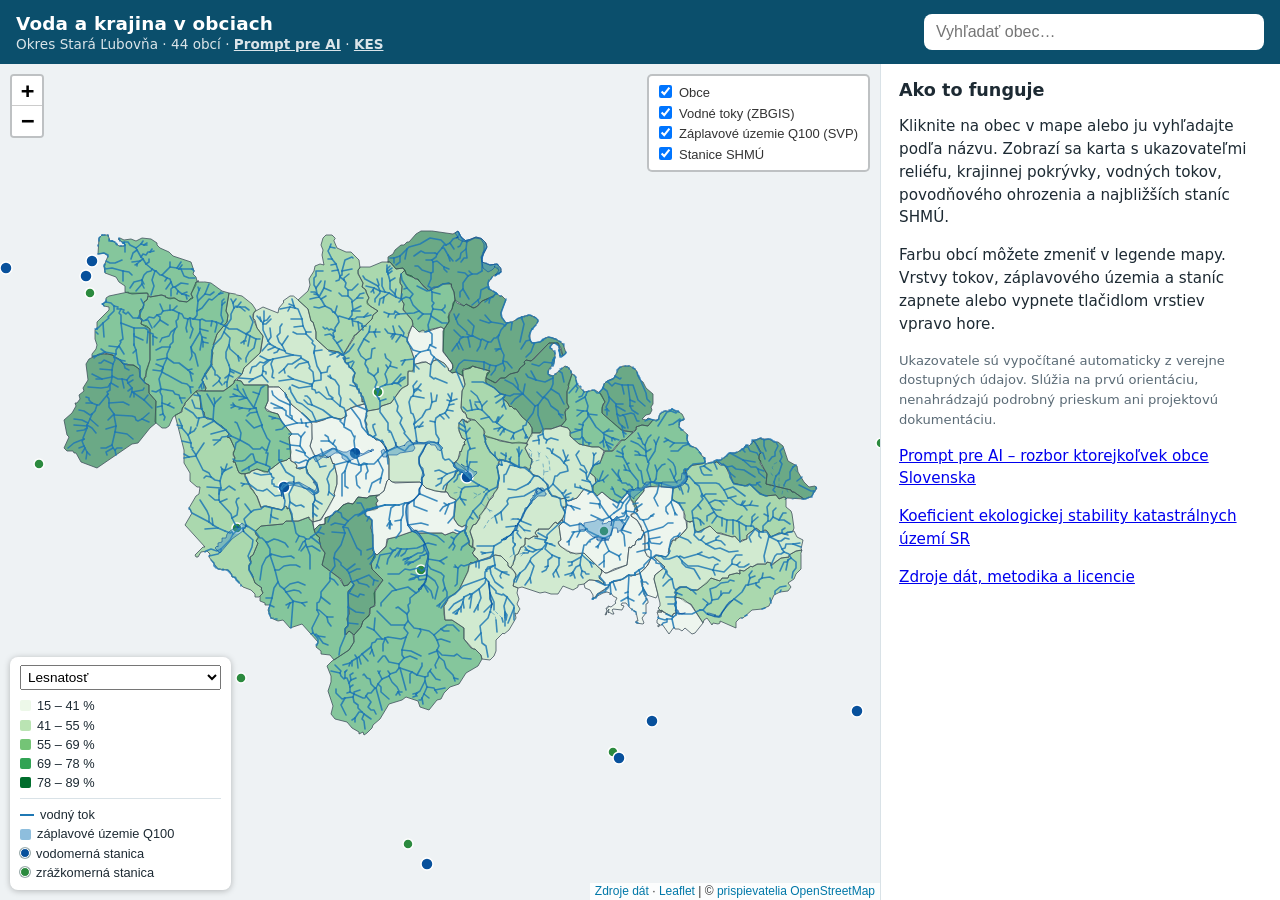
==== docs/index.html @ 3d891b00 "Stranka KES katastralnych uzemi" ====
<!DOCTYPE html>
<html lang="sk">
<head>
  <meta charset="utf-8">
  <meta name="viewport" content="width=device-width, initial-scale=1, viewport-fit=cover">
  <title>Voda a krajina v obciach</title>
  <meta name="description" content="Interaktívna mapa ukazovateľov reliéfu, krajinnej pokrývky, vodných tokov, povodňového ohrozenia a staníc SHMÚ pre obce Slovenska.">
  <meta name="theme-color" content="#0b4f6c">
  <link rel="stylesheet" href="vendor/leaflet/leaflet.css">
  <link rel="stylesheet" href="css/style.css">
</head>
<body>
  <header class="hlavicka">
    <div class="hlavicka__nazov">
      <h1>Voda a krajina v obciach</h1>
      <p><span id="podnadpis">Načítavam…</span> · <a href="prompt.html" class="odkaz-hlavicka">Prompt pre AI</a> · <a href="kes.html" class="odkaz-hlavicka">KES</a></p>
    </div>
    <div class="hladanie" role="search">
      <label for="hladaj" class="skryte">Vyhľadať obec</label>
      <input id="hladaj" type="search" placeholder="Vyhľadať obec…" autocomplete="off"
             role="combobox" aria-autocomplete="list" aria-expanded="false" aria-controls="navrhy">
      <ul id="navrhy" class="hladanie__navrhy" role="listbox" hidden></ul>
    </div>
  </header>

  <main class="obsah">
    <div id="mapa" aria-label="Mapa obcí"></div>

    <aside id="panel" class="panel" aria-live="polite">
      <button id="zavriet" class="panel__zavriet" type="button" aria-label="Zavrieť kartu obce" hidden>×</button>
      <div id="karta">
        <section class="uvod">
          <h2>Ako to funguje</h2>
          <p>Kliknite na obec v mape alebo ju vyhľadajte podľa názvu. Zobrazí sa karta s ukazovateľmi
            reliéfu, krajinnej pokrývky, vodných tokov, povodňového ohrozenia a najbližších staníc SHMÚ.</p>
          <p>Farbu obcí môžete zmeniť v legende mapy. Vrstvy tokov, záplavového územia
            a staníc zapnete alebo vypnete tlačidlom vrstiev vpravo hore.</p>
          <p class="poznamka">Ukazovatele sú vypočítané automaticky z verejne dostupných údajov.
            Slúžia na prvú orientáciu, nenahrádzajú podrobný prieskum ani projektovú dokumentáciu.</p>
          <p><a href="prompt.html">Prompt pre AI – rozbor ktorejkoľvek obce Slovenska</a></p>
          <p><a href="kes.html">Koeficient ekologickej stability katastrálnych území SR</a></p>
          <p><a href="zdroje.html">Zdroje dát, metodika a licencie</a></p>
        </section>
      </div>
    </aside>
  </main>

  <script src="vendor/leaflet/leaflet.js"></script>
  <script src="js/app.js"></script>
</body>
</html>
---- docs/vendor/leaflet/leaflet.css ----
/* required styles */

.leaflet-pane,
.leaflet-tile,
.leaflet-marker-icon,
.leaflet-marker-shadow,
.leaflet-tile-container,
.leaflet-pane > svg,
.leaflet-pane > canvas,
.leaflet-zoom-box,
.leaflet-image-layer,
.leaflet-layer {
	position: absolute;
	left: 0;
	top: 0;
	}
.leaflet-container {
	overflow: hidden;
	}
.leaflet-tile,
.leaflet-marker-icon,
.leaflet-marker-shadow {
	-webkit-user-select: none;
	   -moz-user-select: none;
	        user-select: none;
	  -webkit-user-drag: none;
	}
/* Prevents IE11 from highlighting tiles in blue */
.leaflet-tile::selection {
	background: transparent;
}
/* Safari renders non-retina tile on retina better with this, but Chrome is worse */
.leaflet-safari .leaflet-tile {
	image-rendering: -webkit-optimize-contrast;
	}
/* hack that prevents hw layers "stretching" when loading new tiles */
.leaflet-safari .leaflet-tile-container {
	width: 1600px;
	height: 1600px;
	-webkit-transform-origin: 0 0;
	}
.leaflet-marker-icon,
.leaflet-marker-shadow {
	display: block;
	}
/* .leaflet-container svg: reset svg max-width decleration shipped in Joomla! (joomla.org) 3.x */
/* .leaflet-container img: map is broken in FF if you have max-width: 100% on tiles */
.leaflet-container .leaflet-overlay-pane svg {
	max-width: none !important;
	max-height: none !important;
	}
.leaflet-container .leaflet-marker-pane img,
.leaflet-container .leaflet-shadow-pane img,
.leaflet-container .leaflet-tile-pane img,
.leaflet-container img.leaflet-image-layer,
.leaflet-container .leaflet-tile {
	max-width: none !important;
	max-height: none !important;
	width: auto;
	padding: 0;
	}

.leaflet-container img.leaflet-tile {
	/* See: https://bugs.chromium.org/p/chromium/issues/detail?id=600120 */
	mix-blend-mode: plus-lighter;
}

.leaflet-container.leaflet-touch-zoom {
	-ms-touch-action: pan-x pan-y;
	touch-action: pan-x pan-y;
	}
.leaflet-container.leaflet-touch-drag {
	-ms-touch-action: pinch-zoom;
	/* Fallback for FF which doesn't support pinch-zoom */
	touch-action: none;
	touch-action: pinch-zoom;
}
.leaflet-container.leaflet-touch-drag.leaflet-touch-zoom {
	-ms-touch-action: none;
	touch-action: none;
}
.leaflet-container {
	-webkit-tap-highlight-color: transparent;
}
.leaflet-container a {
	-webkit-tap-highlight-color: rgba(51, 181, 229, 0.4);
}
.leaflet-tile {
	filter: inherit;
	visibility: hidden;
	}
.leaflet-tile-loaded {
	visibility: inherit;
	}
.leaflet-zoom-box {
	width: 0;
	height: 0;
	-moz-box-sizing: border-box;
	     box-sizing: border-box;
	z-index: 800;
	}
/* workaround for https://bugzilla.mozilla.org/show_bug.cgi?id=888319 */
.leaflet-overlay-pane svg {
	-moz-user-select: none;
	}

.leaflet-pane         { z-index: 400; }

.leaflet-tile-pane    { z-index: 200; }
.leaflet-overlay-pane { z-index: 400; }
.leaflet-shadow-pane  { z-index: 500; }
.leaflet-marker-pane  { z-index: 600; }
.leaflet-tooltip-pane   { z-index: 650; }
.leaflet-popup-pane   { z-index: 700; }

.leaflet-map-pane canvas { z-index: 100; }
.leaflet-map-pane svg    { z-index: 200; }

.leaflet-vml-shape {
	width: 1px;
	height: 1px;
	}
.lvml {
	behavior: url(#default#VML);
	display: inline-block;
	position: absolute;
	}


/* control positioning */

.leaflet-control {
	position: relative;
	z-index: 800;
	pointer-events: visiblePainted; /* IE 9-10 doesn't have auto */
	pointer-events: auto;
	}
.leaflet-top,
.leaflet-bottom {
	position: absolute;
	z-index: 1000;
	pointer-events: none;
	}
.leaflet-top {
	top: 0;
	}
.leaflet-right {
	right: 0;
	}
.leaflet-bottom {
	bottom: 0;
	}
.leaflet-left {
	left: 0;
	}
.leaflet-control {
	float: left;
	clear: both;
	}
.leaflet-right .leaflet-control {
	float: right;
	}
.leaflet-top .leaflet-control {
	margin-top: 10px;
	}
.leaflet-bottom .leaflet-control {
	margin-bottom: 10px;
	}
.leaflet-left .leaflet-control {
	margin-left: 10px;
	}
.leaflet-right .leaflet-control {
	margin-right: 10px;
	}


/* zoom and fade animations */

.leaflet-fade-anim .leaflet-popup {
	opacity: 0;
	-webkit-transition: opacity 0.2s linear;
	   -moz-transition: opacity 0.2s linear;
	        transition: opacity 0.2s linear;
	}
.leaflet-fade-anim .leaflet-map-pane .leaflet-popup {
	opacity: 1;
	}
.leaflet-zoom-animated {
	-webkit-transform-origin: 0 0;
	    -ms-transform-origin: 0 0;
	        transform-origin: 0 0;
	}
svg.leaflet-zoom-animated {
	will-change: transform;
}

.leaflet-zoom-anim .leaflet-zoom-animated {
	-webkit-transition: -webkit-transform 0.25s cubic-bezier(0,0,0.25,1);
	   -moz-transition:    -moz-transform 0.25s cubic-bezier(0,0,0.25,1);
	        transition:         transform 0.25s cubic-bezier(0,0,0.25,1);
	}
.leaflet-zoom-anim .leaflet-tile,
.leaflet-pan-anim .leaflet-tile {
	-webkit-transition: none;
	   -moz-transition: none;
	        transition: none;
	}

.leaflet-zoom-anim .leaflet-zoom-hide {
	visibility: hidden;
	}


/* cursors */

.leaflet-interactive {
	cursor: pointer;
	}
.leaflet-grab {
	cursor: -webkit-grab;
	cursor:    -moz-grab;
	cursor:         grab;
	}
.leaflet-crosshair,
.leaflet-crosshair .leaflet-interactive {
	cursor: crosshair;
	}
.leaflet-popup-pane,
.leaflet-control {
	cursor: auto;
	}
.leaflet-dragging .leaflet-grab,
.leaflet-dragging .leaflet-grab .leaflet-interactive,
.leaflet-dragging .leaflet-marker-draggable {
	cursor: move;
	cursor: -webkit-grabbing;
	cursor:    -moz-grabbing;
	cursor:         grabbing;
	}

/* marker & overlays interactivity */
.leaflet-marker-icon,
.leaflet-marker-shadow,
.leaflet-image-layer,
.leaflet-pane > svg path,
.leaflet-tile-container {
	pointer-events: none;
	}

.leaflet-marker-icon.leaflet-interactive,
.leaflet-image-layer.leaflet-interactive,
.leaflet-pane > svg path.leaflet-interactive,
svg.leaflet-image-layer.leaflet-interactive path {
	pointer-events: visiblePainted; /* IE 9-10 doesn't have auto */
	pointer-events: auto;
	}

/* visual tweaks */

.leaflet-container {
	background: #ddd;
	outline-offset: 1px;
	}
.leaflet-container a {
	color: #0078A8;
	}
.leaflet-zoom-box {
	border: 2px dotted #38f;
	background: rgba(255,255,255,0.5);
	}


/* general typography */
.leaflet-container {
	font-family: "Helvetica Neue", Arial, Helvetica, sans-serif;
	font-size: 12px;
	font-size: 0.75rem;
	line-height: 1.5;
	}


/* general toolbar styles */

.leaflet-bar {
	box-shadow: 0 1px 5px rgba(0,0,0,0.65);
	border-radius: 4px;
	}
.leaflet-bar a {
	background-color: #fff;
	border-bottom: 1px solid #ccc;
	width: 26px;
	height: 26px;
	line-height: 26px;
	display: block;
	text-align: center;
	text-decoration: none;
	color: black;
	}
.leaflet-bar a,
.leaflet-control-layers-toggle {
	background-position: 50% 50%;
	background-repeat: no-repeat;
	display: block;
	}
.leaflet-bar a:hover,
.leaflet-bar a:focus {
	background-color: #f4f4f4;
	}
.leaflet-bar a:first-child {
	border-top-left-radius: 4px;
	border-top-right-radius: 4px;
	}
.leaflet-bar a:last-child {
	border-bottom-left-radius: 4px;
	border-bottom-right-radius: 4px;
	border-bottom: none;
	}
.leaflet-bar a.leaflet-disabled {
	cursor: default;
	background-color: #f4f4f4;
	color: #bbb;
	}

.leaflet-touch .leaflet-bar a {
	width: 30px;
	height: 30px;
	line-height: 30px;
	}
.leaflet-touch .leaflet-bar a:first-child {
	border-top-left-radius: 2px;
	border-top-right-radius: 2px;
	}
.leaflet-touch .leaflet-bar a:last-child {
	border-bottom-left-radius: 2px;
	border-bottom-right-radius: 2px;
	}

/* zoom control */

.leaflet-control-zoom-in,
.leaflet-control-zoom-out {
	font: bold 18px 'Lucida Console', Monaco, monospace;
	text-indent: 1px;
	}

.leaflet-touch .leaflet-control-zoom-in, .leaflet-touch .leaflet-control-zoom-out  {
	font-size: 22px;
	}


/* layers control */

.leaflet-control-layers {
	box-shadow: 0 1px 5px rgba(0,0,0,0.4);
	background: #fff;
	border-radius: 5px;
	}
.leaflet-control-layers-toggle {
	background-image: url(images/layers.png);
	width: 36px;
	height: 36px;
	}
.leaflet-retina .leaflet-control-layers-toggle {
	background-image: url(images/layers-2x.png);
	background-size: 26px 26px;
	}
.leaflet-touch .leaflet-control-layers-toggle {
	width: 44px;
	height: 44px;
	}
.leaflet-control-layers .leaflet-control-layers-list,
.leaflet-control-layers-expanded .leaflet-control-layers-toggle {
	display: none;
	}
.leaflet-control-layers-expanded .leaflet-control-layers-list {
	display: block;
	position: relative;
	}
.leaflet-control-layers-expanded {
	padding: 6px 10px 6px 6px;
	color: #333;
	background: #fff;
	}
.leaflet-control-layers-scrollbar {
	overflow-y: scroll;
	overflow-x: hidden;
	padding-right: 5px;
	}
.leaflet-control-layers-selector {
	margin-top: 2px;
	position: relative;
	top: 1px;
	}
.leaflet-control-layers label {
	display: block;
	font-size: 13px;
	font-size: 1.08333em;
	}
.leaflet-control-layers-separator {
	height: 0;
	border-top: 1px solid #ddd;
	margin: 5px -10px 5px -6px;
	}

/* Default icon URLs */
.leaflet-default-icon-path { /* used only in path-guessing heuristic, see L.Icon.Default */
	background-image: url(images/marker-icon.png);
	}


/* attribution and scale controls */

.leaflet-container .leaflet-control-attribution {
	background: #fff;
	background: rgba(255, 255, 255, 0.8);
	margin: 0;
	}
.leaflet-control-attribution,
.leaflet-control-scale-line {
	padding: 0 5px;
	color: #333;
	line-height: 1.4;
	}
.leaflet-control-attribution a {
	text-decoration: none;
	}
.leaflet-control-attribution a:hover,
.leaflet-control-attribution a:focus {
	text-decoration: underline;
	}
.leaflet-attribution-flag {
	display: inline !important;
	vertical-align: baseline !important;
	width: 1em;
	height: 0.6669em;
	}
.leaflet-left .leaflet-control-scale {
	margin-left: 5px;
	}
.leaflet-bottom .leaflet-control-scale {
	margin-bottom: 5px;
	}
.leaflet-control-scale-line {
	border: 2px solid #777;
	border-top: none;
	line-height: 1.1;
	padding: 2px 5px 1px;
	white-space: nowrap;
	-moz-box-sizing: border-box;
	     box-sizing: border-box;
	background: rgba(255, 255, 255, 0.8);
	text-shadow: 1px 1px #fff;
	}
.leaflet-control-scale-line:not(:first-child) {
	border-top: 2px solid #777;
	border-bottom: none;
	margin-top: -2px;
	}
.leaflet-control-scale-line:not(:first-child):not(:last-child) {
	border-bottom: 2px solid #777;
	}

.leaflet-touch .leaflet-control-attribution,
.leaflet-touch .leaflet-control-layers,
.leaflet-touch .leaflet-bar {
	box-shadow: none;
	}
.leaflet-touch .leaflet-control-layers,
.leaflet-touch .leaflet-bar {
	border: 2px solid rgba(0,0,0,0.2);
	background-clip: padding-box;
	}


/* popup */

.leaflet-popup {
	position: absolute;
	text-align: center;
	margin-bottom: 20px;
	}
.leaflet-popup-content-wrapper {
	padding: 1px;
	text-align: left;
	border-radius: 12px;
	}
.leaflet-popup-content {
	margin: 13px 24px 13px 20px;
	line-height: 1.3;
	font-size: 13px;
	font-size: 1.08333em;
	min-height: 1px;
	}
.leaflet-popup-content p {
	margin: 17px 0;
	margin: 1.3em 0;
	}
.leaflet-popup-tip-container {
	width: 40px;
	height: 20px;
	position: absolute;
	left: 50%;
	margin-top: -1px;
	margin-left: -20px;
	overflow: hidden;
	pointer-events: none;
	}
.leaflet-popup-tip {
	width: 17px;
	height: 17px;
	padding: 1px;

	margin: -10px auto 0;
	pointer-events: auto;

	-webkit-transform: rotate(45deg);
	   -moz-transform: rotate(45deg);
	    -ms-transform: rotate(45deg);
	        transform: rotate(45deg);
	}
.leaflet-popup-content-wrapper,
.leaflet-popup-tip {
	background: white;
	color: #333;
	box-shadow: 0 3px 14px rgba(0,0,0,0.4);
	}
.leaflet-container a.leaflet-popup-close-button {
	position: absolute;
	top: 0;
	right: 0;
	border: none;
	text-align: center;
	width: 24px;
	height: 24px;
	font: 16px/24px Tahoma, Verdana, sans-serif;
	color: #757575;
	text-decoration: none;
	background: transparent;
	}
.leaflet-container a.leaflet-popup-close-button:hover,
.leaflet-container a.leaflet-popup-close-button:focus {
	color: #585858;
	}
.leaflet-popup-scrolled {
	overflow: auto;
	}

.leaflet-oldie .leaflet-popup-content-wrapper {
	-ms-zoom: 1;
	}
.leaflet-oldie .leaflet-popup-tip {
	width: 24px;
	margin: 0 auto;

	-ms-filter: "progid:DXImageTransform.Microsoft.Matrix(M11=0.70710678, M12=0.70710678, M21=-0.70710678, M22=0.70710678)";
	filter: progid:DXImageTransform.Microsoft.Matrix(M11=0.70710678, M12=0.70710678, M21=-0.70710678, M22=0.70710678);
	}

.leaflet-oldie .leaflet-control-zoom,
.leaflet-oldie .leaflet-control-layers,
.leaflet-oldie .leaflet-popup-content-wrapper,
.leaflet-oldie .leaflet-popup-tip {
	border: 1px solid #999;
	}


/* div icon */

.leaflet-div-icon {
	background: #fff;
	border: 1px solid #666;
	}


/* Tooltip */
/* Base styles for the element that has a tooltip */
.leaflet-tooltip {
	position: absolute;
	padding: 6px;
	background-color: #fff;
	border: 1px solid #fff;
	border-radius: 3px;
	color: #222;
	white-space: nowrap;
	-webkit-user-select: none;
	-moz-user-select: none;
	-ms-user-select: none;
	user-select: none;
	pointer-events: none;
	box-shadow: 0 1px 3px rgba(0,0,0,0.4);
	}
.leaflet-tooltip.leaflet-interactive {
	cursor: pointer;
	pointer-events: auto;
	}
.leaflet-tooltip-top:before,
.leaflet-tooltip-bottom:before,
.leaflet-tooltip-left:before,
.leaflet-tooltip-right:before {
	position: absolute;
	pointer-events: none;
	border: 6px solid transparent;
	background: transparent;
	content: "";
	}

/* Directions */

.leaflet-tooltip-bottom {
	margin-top: 6px;
}
.leaflet-tooltip-top {
	margin-top: -6px;
}
.leaflet-tooltip-bottom:before,
.leaflet-tooltip-top:before {
	left: 50%;
	margin-left: -6px;
	}
.leaflet-tooltip-top:before {
	bottom: 0;
	margin-bottom: -12px;
	border-top-color: #fff;
	}
.leaflet-tooltip-bottom:before {
	top: 0;
	margin-top: -12px;
	margin-left: -6px;
	border-bottom-color: #fff;
	}
.leaflet-tooltip-left {
	margin-left: -6px;
}
.leaflet-tooltip-right {
	margin-left: 6px;
}
.leaflet-tooltip-left:before,
.leaflet-tooltip-right:before {
	top: 50%;
	margin-top: -6px;
	}
.leaflet-tooltip-left:before {
	right: 0;
	margin-right: -12px;
	border-left-color: #fff;
	}
.leaflet-tooltip-right:before {
	left: 0;
	margin-left: -12px;
	border-right-color: #fff;
	}

/* Printing */

@media print {
	/* Prevent printers from removing background-images of controls. */
	.leaflet-control {
		-webkit-print-color-adjust: exact;
		print-color-adjust: exact;
		}
	}
---- docs/css/style.css ----
:root {
  --modra: #0b4f6c;
  --modra-svetla: #e8f1f5;
  --text: #1d2a33;
  --text-tlmeny: #5b6b76;
  --ciara: #d9e2e7;
  --pozadie: #ffffff;
  --les: #2f7d32;
  --trava: #b5cf62;
  --polno: #e8c15a;
  --zast: #c8463d;
  --ost: #9aa5b1;
  --panel-sirka: 400px;
  --hlavicka-vyska: 64px;
  font-family: system-ui, -apple-system, "Segoe UI", Roboto, "Helvetica Neue", Arial, sans-serif;
  color: var(--text);
}

* { box-sizing: border-box; }
html, body { margin: 0; height: 100%; }
body { display: flex; flex-direction: column; background: var(--pozadie); }

.skryte { position: absolute; width: 1px; height: 1px; overflow: hidden; clip: rect(0 0 0 0); }

/* Hlavička */
.hlavicka {
  display: flex; align-items: center; gap: 16px; justify-content: space-between;
  min-height: var(--hlavicka-vyska); padding: 8px 16px;
  background: var(--modra); color: #fff; z-index: 1000;
}
.hlavicka h1 { margin: 0; font-size: 1.15rem; font-weight: 650; letter-spacing: .01em; }
.hlavicka p { margin: 2px 0 0; font-size: .85rem; opacity: .85; }

.hladanie { position: relative; width: min(340px, 45vw); }
.hladanie input {
  width: 100%; padding: 9px 12px; border: 0; border-radius: 8px; font-size: 1rem;
  background: #fff; color: var(--text);
}
.hladanie input:focus { outline: 3px solid #8cc4dc; }
.hladanie__navrhy {
  position: absolute; top: calc(100% + 4px); left: 0; right: 0; margin: 0; padding: 4px 0;
  list-style: none; background: #fff; color: var(--text); border-radius: 8px;
  box-shadow: 0 6px 24px rgba(0,0,0,.18); max-height: 50vh; overflow-y: auto; z-index: 2000;
}
.hladanie__navrhy li { padding: 8px 12px; cursor: pointer; }
.hladanie__navrhy li small { color: var(--text-tlmeny); margin-left: 6px; }
.hladanie__navrhy li[aria-selected="true"], .hladanie__navrhy li:hover { background: var(--modra-svetla); }

/* Mapa a panel */
.obsah { position: relative; flex: 1; display: flex; min-height: 0; }
#mapa { flex: 1; min-height: 0; background: #eef2f4; }
.panel {
  position: relative; width: var(--panel-sirka); overflow-y: auto;
  border-left: 1px solid var(--ciara); background: var(--pozadie); padding: 16px 18px 28px;
}
.panel__zavriet {
  position: absolute; top: 12px; right: 12px; width: 36px; height: 36px;
  border: 0; border-radius: 50%; background: var(--modra-svetla); color: var(--modra);
  font-size: 1.4rem; line-height: 1; cursor: pointer; z-index: 2;
}

/* Karta */
.karta h2 { margin: 0 0 2px; padding-right: 44px; font-size: 1.4rem; }
.uvod h2 { padding-right: 44px; }
.karta .podtitul { margin: 0 0 14px; color: var(--text-tlmeny); font-size: .9rem; }
.karta section { padding: 12px 0; border-top: 1px solid var(--ciara); }
.karta h3 { margin: 0 0 8px; font-size: .78rem; text-transform: uppercase; letter-spacing: .06em; color: var(--modra); }
.cisla { display: grid; grid-template-columns: 1fr 1fr; gap: 8px 14px; margin: 0; }
.cisla div { min-width: 0; }
.cisla dt { font-size: .78rem; color: var(--text-tlmeny); }
.cisla dd { margin: 0; font-size: 1.05rem; font-weight: 600; font-variant-numeric: tabular-nums; }
.cisla dd small { font-weight: 400; color: var(--text-tlmeny); font-size: .8rem; }
.karta p { margin: 6px 0; line-height: 1.45; font-size: .93rem; }
.poznamka { color: var(--text-tlmeny); font-size: .82rem !important; }
.uvod h2 { font-size: 1.1rem; margin-top: 0; }
.uvod p { line-height: 1.5; font-size: .95rem; }

/* Graf: skladaný pruh pokrývky */
.pruh { display: flex; height: 18px; border-radius: 5px; overflow: hidden; margin: 4px 0 8px; background: var(--ciara); }
.pruh span { display: block; height: 100%; }
.legenda-pokryvky { list-style: none; margin: 0; padding: 0; display: grid; grid-template-columns: 1fr; gap: 3px; font-size: .88rem; }
.legenda-pokryvky li { display: flex; align-items: center; gap: 6px; }
.legenda-pokryvky b { margin-left: auto; font-variant-numeric: tabular-nums; }
.stvorcek { display: inline-block; width: 11px; height: 11px; border-radius: 2px; flex: none; }

/* Graf: sklonové triedy */
.stlpce { display: grid; grid-template-columns: repeat(7, 1fr); gap: 4px; align-items: end; height: 92px; margin-top: 6px; }
.stlpce .stlpec { display: flex; flex-direction: column; justify-content: flex-end; align-items: center; height: 100%; }
.stlpce .stlpec i { display: block; width: 100%; background: #3d86a8; border-radius: 3px 3px 0 0; min-height: 1px; }
.stlpce .stlpec span { font-size: .7rem; color: var(--text-tlmeny); font-variant-numeric: tabular-nums; margin-bottom: 2px; }
.stlpce-popisy { display: grid; grid-template-columns: repeat(7, 1fr); gap: 4px; font-size: .68rem; color: var(--text-tlmeny); text-align: center; margin-top: 3px; }

.stanice { list-style: none; margin: 0; padding: 0; }
.stanice li { padding: 5px 0; font-size: .92rem; line-height: 1.35; }
.stanice li small { display: block; color: var(--text-tlmeny); font-size: .8rem; }
.znacka { display: inline-block; padding: 1px 7px; border-radius: 10px; font-size: .78rem; font-weight: 600; }
.znacka--ano { background: #fde8e6; color: #a3261d; }
.znacka--nie { background: #e9f3ea; color: #2b6a2f; }

/* Legenda a ovládanie mapy */
.legenda {
  background: #fff; padding: 8px 10px; border-radius: 8px; box-shadow: 0 1px 6px rgba(0,0,0,.25);
  font-size: .8rem; line-height: 1.5; max-width: 230px;
}
.legenda select { width: 100%; font-size: .85rem; margin-bottom: 6px; padding: 3px; }
.legenda .riadok { display: flex; align-items: center; gap: 6px; }
.legenda__gradient { display: none; }
.legenda__gradient span { display: block; height: 10px; border-radius: 3px; margin-bottom: 2px; }
.legenda__gradient small { font-size: .72rem; color: var(--text-tlmeny); }
.legenda__gradient small + small { float: right; }
.legenda__vrstvy { margin-top: 6px; padding-top: 6px; border-top: 1px solid var(--ciara); }
.bodka { display: inline-block; width: 10px; height: 10px; border-radius: 50%; border: 1.5px solid #fff; box-shadow: 0 0 0 1px #9aa; flex: none; }
.ciarka { display: inline-block; width: 14px; height: 2px; background: #1f78b4; flex: none; }
.leaflet-tooltip.popis-obce { font-weight: 600; }

/* Mobil: karta ako spodný panel */
@media (max-width: 760px) {
  :root { --hlavicka-vyska: 56px; }
  .hlavicka { flex-wrap: wrap; gap: 8px; padding: 8px 12px; }
  .hladanie { width: 100%; }
  .obsah { flex-direction: column; }
  .panel {
    position: absolute; left: 0; right: 0; bottom: 0; width: auto; max-height: 58%;
    border-left: 0; border-top: 1px solid var(--ciara); border-radius: 14px 14px 0 0;
    box-shadow: 0 -4px 20px rgba(0,0,0,.18); z-index: 1100;
    padding-bottom: calc(24px + env(safe-area-inset-bottom));
  }
  .panel.panel--uvod { max-height: 30%; }
  .legenda { max-width: 170px; font-size: .75rem; padding: 6px 8px; }
  .legenda__triedy, .legenda__vrstvy { display: none; }
  .legenda__gradient { display: block; }
}

.odkaz-hlavicka { color: #fff; font-weight: 600; }
.tlacidlo-odkaz { display: inline-block; padding: 8px 12px; border-radius: 8px; background: var(--modra); color: #fff !important; text-decoration: none; font-weight: 600; font-size: .9rem; }
@media (max-width: 760px) { .hlavicka p { display: block; font-size: .8rem; } .hlavicka p #podnadpis { display: none; } }
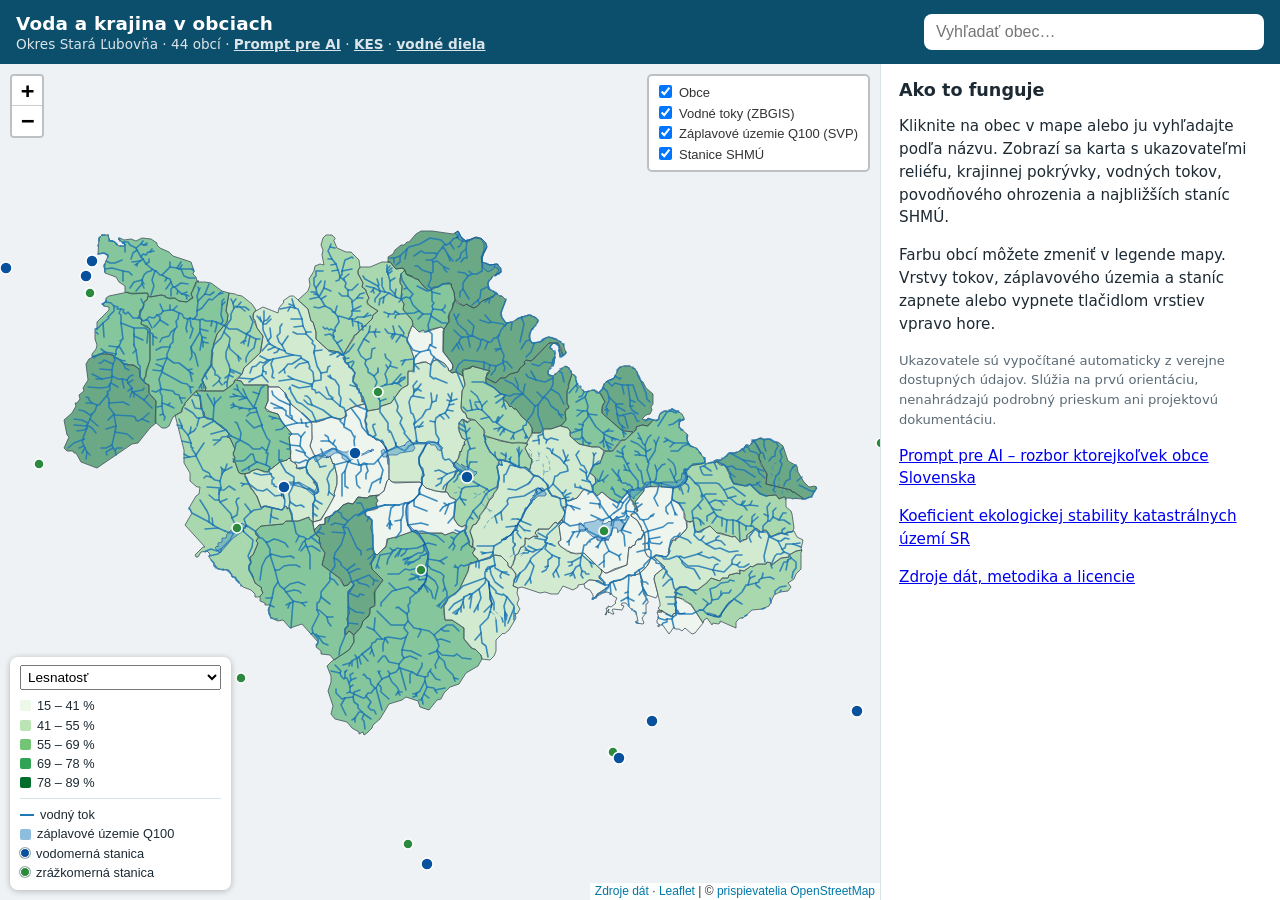
==== commit c6724385: "Stránka Vodné diela: prezentácia PPTX v rôznych štýloch, prompt pre AI, odkazy" ====
--- a/docs/index.html
+++ b/docs/index.html
@@ -13,7 +13,7 @@
   <header class="hlavicka">
     <div class="hlavicka__nazov">
       <h1>Voda a krajina v obciach</h1>
-      <p><span id="podnadpis">Načítavam…</span> · <a href="prompt.html" class="odkaz-hlavicka">Prompt pre AI</a> · <a href="kes.html" class="odkaz-hlavicka">KES</a></p>
+      <p><span id="podnadpis">Načítavam…</span> · <a href="prompt.html" class="odkaz-hlavicka">Prompt pre AI</a> · <a href="kes.html" class="odkaz-hlavicka">KES</a> · <a href="diela.html" class="odkaz-hlavicka">vodné diela</a></p>
     </div>
     <div class="hladanie" role="search">
       <label for="hladaj" class="skryte">Vyhľadať obec</label>
